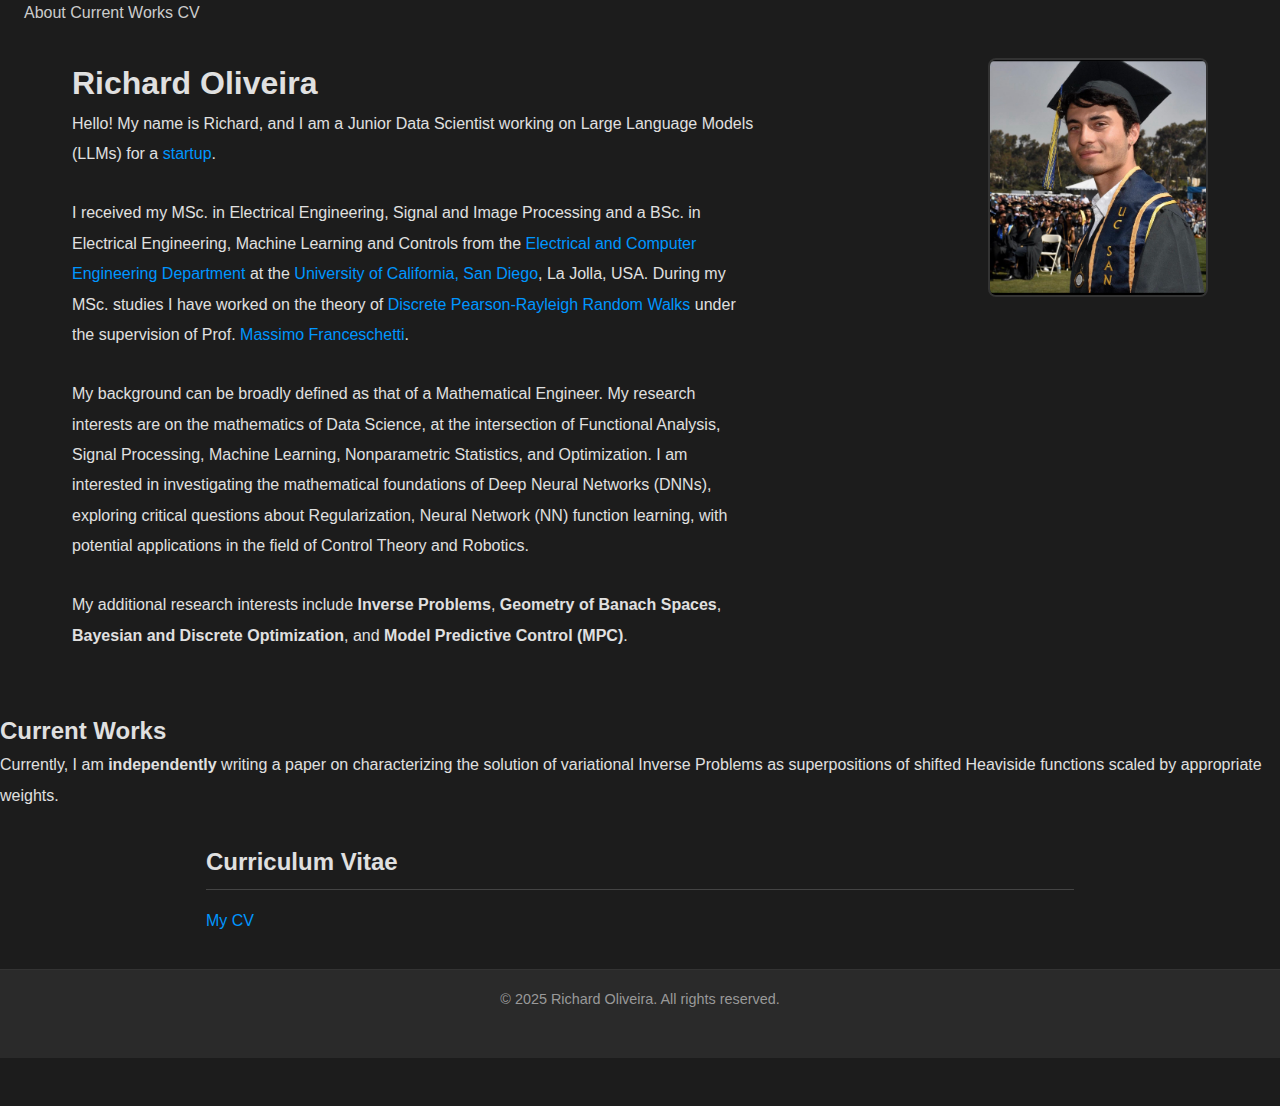
==== index.html @ dd05c427 "Update index.html" ====
<!DOCTYPE html>
<html lang="en">
<head>
  <meta charset="UTF-8" />
  <meta name="viewport" content="width=device-width, initial-scale=1.0"/>
  <title>Richard Oliveira</title>
  <link rel="stylesheet" href="styles.css" />
  <link rel="preconnect" href="https://fonts.googleapis.com" />
  <link rel="preconnect" href="https://fonts.gstatic.com" crossorigin />
  <link 
    href="https://fonts.googleapis.com/css2?family=Inter:wght@300;400;700&display=swap" 
    rel="stylesheet"
  >
</head>
<body>
  <!-- Progress Bar -->
  <div class="progress-bar" id="progressBar"></div>

  <!-- Navigation Bar -->
  <nav class="navbar">
    <div class="navbar-right">
      <ul class="nav-links">
        <a href="#about" class="nav-link">About</a>
        <a href="#current-works" class="nav-link">Current Works</a>
        <a href="#cv" class="nav-link">CV</a>
      </ul>
    </div>
  </nav>

  <!-- Header Section -->
  <header class="header-section" id="about">
    <div class="header-content">
      <div class="text-content">
        <h1 class="main-title">Richard Oliveira</h1>
        <p class="intro-paragraph">
          Hello! My name is Richard, and I am a Junior Data Scientist working on Large Language Models (LLMs) for a <a href='https://onikron.com/'>startup</a>.
        </p>
        <p class="intro-paragraph">
          I received my MSc. in Electrical Engineering, Signal and Image Processing and a BSc. in Electrical Engineering, Machine Learning and Controls 
          from the <a href="https://www.ece.ucsd.edu/">Electrical and Computer Engineering Department</a> at the <a href="https://ucsd.edu/">University of California, San Diego</a>, La Jolla, USA.
          During my MSc. studies I have worked on the theory of <a href="https://www.researchgate.net/publication/383819910_On_the_general_problem_of_the_Pearson-Rayleigh_Random_Walk">Discrete Pearson-Rayleigh Random Walks</a> under the
          supervision of Prof. <a href="https://web.eng.ucsd.edu/~massimo/Home.html">Massimo Franceschetti</a>.
        </p>
        <p class="intro-paragraph">
          My background can be broadly defined as that of a Mathematical Engineer. 
          My research interests are on the mathematics of Data Science,
          at the intersection of Functional Analysis, Signal Processing, Machine Learning, Nonparametric Statistics, and Optimization. 
          I am interested in investigating the mathematical foundations of Deep Neural Networks (DNNs), exploring 
          critical questions about Regularization, Neural Network (NN) function learning, with potential applications in the field of Control Theory and Robotics.
        </p>
        <p class="intro-paragraph">
          My additional research interests include <strong>Inverse Problems</strong>, <strong>Geometry of Banach Spaces</strong>,
          <strong>Bayesian and Discrete Optimization</strong>, and <strong>Model Predictive Control (MPC)</strong>.
        </p>
      </div>

      <!-- Profile Image -->
      <div class="image-content">
        <img src="prof_image.jpg" alt="My Profile Photo" class="profile-photo">
      </div>
    </div>
  </header>

  <!-- Current Works Section -->
  <section id="current-works" class="current-works-section">
    <h2>Current Works</h2>
    <p>
      Currently, I am <strong>independently</strong> writing a paper on characterizing the solution of variational Inverse Problems
      as superpositions of shifted Heaviside functions scaled by appropriate weights. 
    </p>
  </section>

  <!-- CV Section -->
  <section id="cv" class="cv-section">
    <h2>Curriculum Vitae</h2>
    <p>
      <a href="Richard Oliveira_CV_2025_Updated.pdf">My CV</a>
    </p>
  </section>

  <!-- Footer -->
  <footer class="footer">
    <p>&copy; 2025 Richard Oliveira. All rights reserved.</p>
  </footer>

  <!-- JavaScript for Progress Bar -->
  <script>
    window.onscroll = function() {
      const progressBar = document.getElementById("progressBar");
      const scrollTop = document.documentElement.scrollTop || document.body.scrollTop;
      const scrollHeight = document.documentElement.scrollHeight - document.documentElement.clientHeight;
      const scrolled = (scrollTop / scrollHeight) * 100;
      progressBar.style.width = scrolled + "%";
    };
  </script>
</body>
</html>
---- styles.css ----
/* GLOBAL STYLES */

.intro-paragraph, p {
    margin-bottom: 1.8rem; /* Adjusts space between paragraphs */
    line-height: 1.9; /* Improves readability */
}
* {
    margin: 0;
    padding: 0;
    box-sizing: border-box;
  }
  
  body {
    background-color: #1c1c1c;
    color: #e0e0e0;
    font-family: 'Roboto', sans-serif;
    line-height: 1.6;
    padding-bottom: 3rem; /* So footer has some breathing room */
  }
  
  a {
    color: #0096ff; /* Link color */
    text-decoration: none;
  }
  a:hover {
    text-decoration: underline;
  }
  
  h1, h2, h3 {
    font-weight: 700;
  }
  
  ul {
    list-style-type: disc;
    padding-left: 1.5rem;
  }
  
  /* NAVIGATION BAR */

.nav-links a {
    position: relative;
    color: #ccc;
    text-decoration: none;
    padding: 0.5rem 0;
    transition: color 0.3s ease-in-out;
}

.nav-links a:hover,
.nav-links a.active-link {
    color: #0096ff; /* Blue text on hover/active */
}

.nav-links a::after {
    content: "";
    position: absolute;
    bottom: 0;
    left: 0;
    width: 100%;
    height: 2px;
    background-color: #0096ff; /* Blue underline */
    transform: scaleX(0); /* Initially hidden */
    transition: transform 0.3s ease-in-out;
}

.nav-links a.active-link::after,
.nav-links a:hover::after {
    transform: scaleX(1); /* Underline expands on hover/active */
}


 html {
    scroll-behavior: smooth;
    }
  
  /* HEADER / INTRO SECTION */
  .header-section {
    max-width: 1200px; /* Ensures enough width for both text and image */
    margin: 0 auto; /* Center content */
    padding: 2rem;
   }

   .header-content {
    display: flex; /* Makes text and image sit side-by-side */
    justify-content: space-between; /* Ensures proper spacing */
    align-items: flex-start; /* Aligns content to the top */
    gap: 2rem; /* Provides space between text and image */
   }

.text-content {
    flex: 1; /* Allows text to take the remaining space */
    max-width: 60%; /* Prevents it from stretching too far */
}

.image-content {
    flex-shrink: 0;
    width: 400px; /* Adjust width to match the image */
    display: flex;
    justify-content: flex-end;/* Pushes the image to the right */
}

.profile-photo {
    width: 100%;
    max-width: 400px; /* Keeps the image from being too large */
    border-radius: 10px;
    border: 3px solid #444;
}
  
  /* MAIN CONTENT LAYOUT */
  .main-content {
    display: flex;
    flex-wrap: wrap;
    gap: 2rem;
    max-width: 900px;
    margin: 2rem auto;
    padding: 0 1rem;
  }
  
  .left-column {
    flex: 1 1 55%;
    min-width: 280px;
    max-width: 600px;
  }
  
  .right-column {
    flex: 1 1 35%;
    min-width: 250px;
    display: flex;
    flex-direction: column;
    align-items: center;
  }
  
  .profile-photo {
    width: 220px;
    height: auto;
    border-radius: 8px;
    margin-bottom: 1rem;
    object-fit: cover;
    border: 2px solid #333;
  }
  
  /* CONTACT INFO */
  .contact-info {
    text-align: center;
    font-size: 0.95rem;
    color: #bbb;
  }
  
  /* PUBLICATIONS SECTION */
  .publications-section {
    max-width: 900px;
    margin: 2rem auto;
    padding: 0 1rem;
  }
  
  .publications-section h2 {
    margin-bottom: 1.5rem;
    font-size: 1.5rem;
    border-bottom: 1px solid #444;
    padding-bottom: 0.5rem;
  }
  
  .publication-card {
    display: flex;
    gap: 1rem;
    background-color: #2a2a2a;
    padding: 1rem;
    border-radius: 8px;
    margin-bottom: 1.5rem;
    align-items: center;
  }
  
  .pub-img-container img {
    width: 80px;
    height: auto;
    display: block;
    border: 1px solid #444;
    border-radius: 4px;
  }
  
  .pub-details {
    flex: 1;
  }
  
  .pub-details h3 {
    margin-bottom: 0.5rem;
    font-size: 1.1rem;
    color: #fff;
  }
  
  .pub-details p {
    font-size: 0.95rem;
    margin-bottom: 0.5rem;
  }
  
  .pub-links {
    display: flex;
    gap: 0.5rem;
  }
  
  /* Publication Buttons */
  .pub-btn {
    color: #000;
    background-color: #ffd700;
    padding: 0.3rem 0.75rem;
    border-radius: 4px;
    font-weight: 500;
    text-decoration: none;
  }
  .pub-btn:hover {
    background-color: #e6c300;
  }
  
  /* CV SECTION */
  .cv-section {
    max-width: 900px;
    margin: 2rem auto;
    padding: 0 1rem;
  }
  .cv-section h2 {
    margin-bottom: 1rem;
    font-size: 1.5rem;
    border-bottom: 1px solid #444;
    padding-bottom: 0.5rem;
  }
  
  /* FOOTER */
  .footer {
    text-align: center;
    padding: 1rem 0;
    color: #999;
    font-size: 0.9rem;
    position: relative;
    border-top: 1px solid #333;
    background-color: #2a2a2a;
    margin-top: 2rem;
  }

/* SECTION */
section, header {
    scroll-margin-top: 80px; /* Adjust based on your navbar height */
}
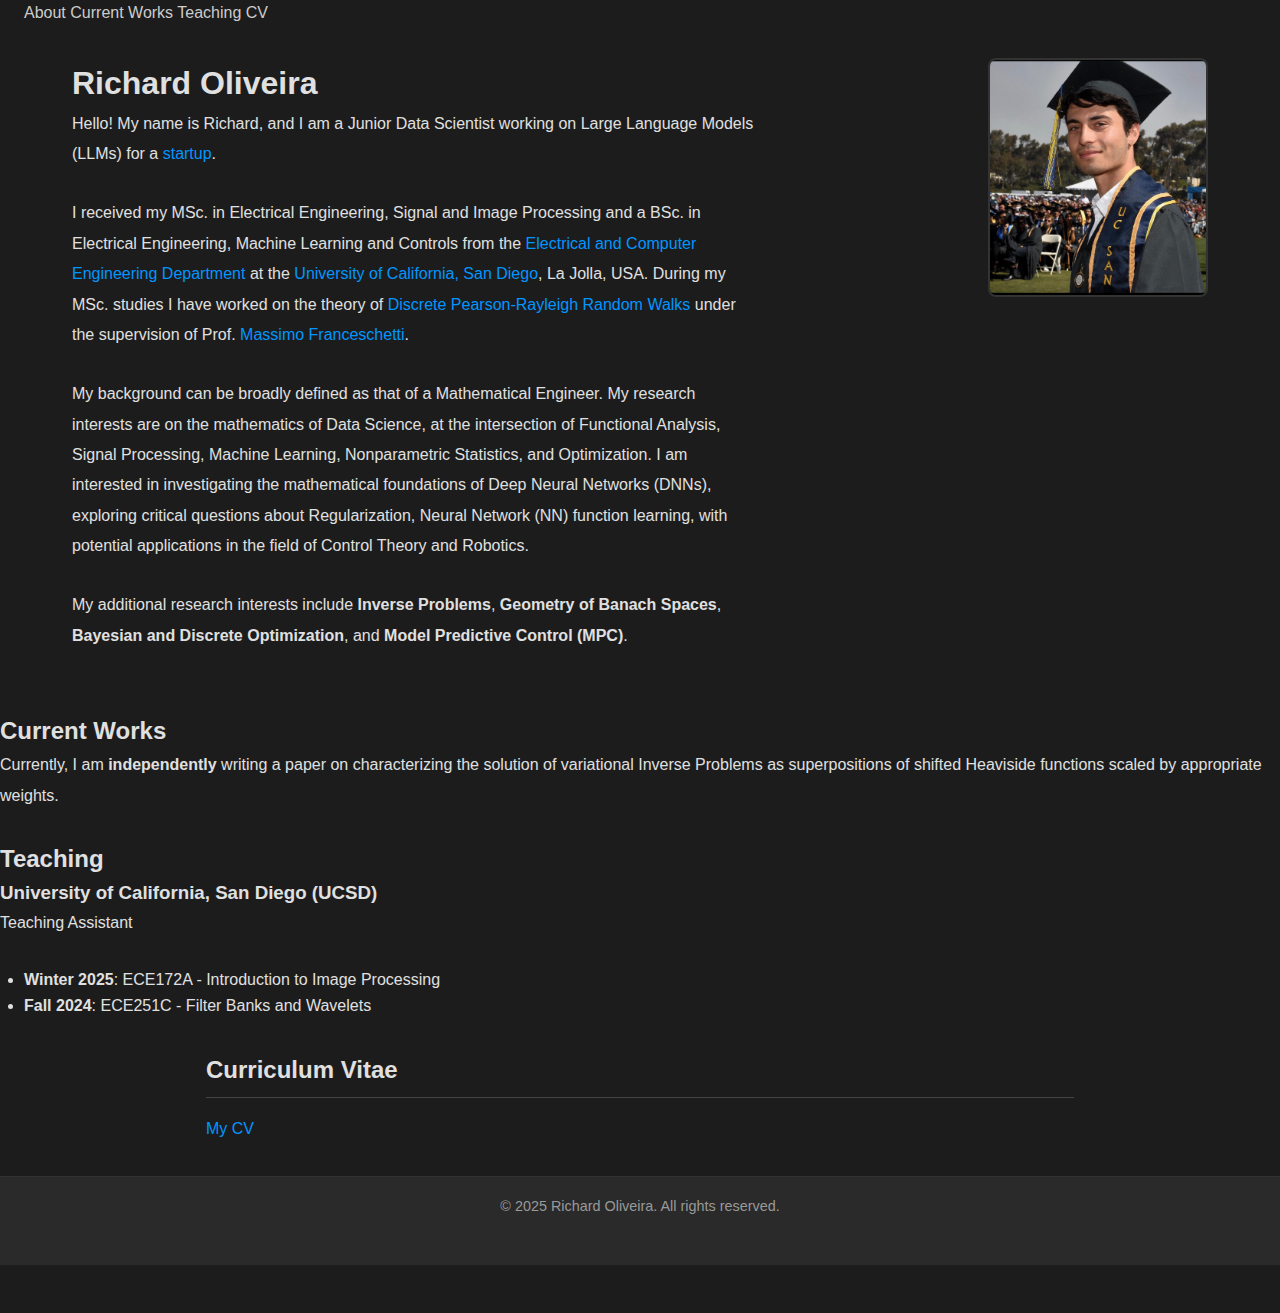
==== commit 5c570f4d: "Update index.html" ====
--- a/index.html
+++ b/index.html
@@ -22,6 +22,7 @@
       <ul class="nav-links">
         <a href="#about" class="nav-link">About</a>
         <a href="#current-works" class="nav-link">Current Works</a>
+        <a href="#teaching" class="nav-link">Teaching</a>
         <a href="#cv" class="nav-link">CV</a>
       </ul>
     </div>
@@ -66,8 +67,21 @@
     <h2>Current Works</h2>
     <p>
       Currently, I am <strong>independently</strong> writing a paper on characterizing the solution of variational Inverse Problems
-      as superpositions of shifted Heaviside functions scaled by appropriate weights. 
+      as superpositions of shifted Heaviside functions scaled by appropriate weights.
     </p>
+  </section>
+
+  <!-- Teaching Section -->
+  <section id="teaching" class="teaching-section">
+    <h2>Teaching</h2>
+    <div class="teaching-entry">
+      <h3>University of California, San Diego (UCSD)</h3>
+      <p class="teaching-role">Teaching Assistant</p>
+      <ul class="teaching-courses">
+        <li><strong>Winter 2025</strong>: ECE172A - Introduction to Image Processing</li>
+        <li><strong>Fall 2024</strong>: ECE251C - Filter Banks and Wavelets</li>
+      </ul>
+    </div>
   </section>
 
   <!-- CV Section -->
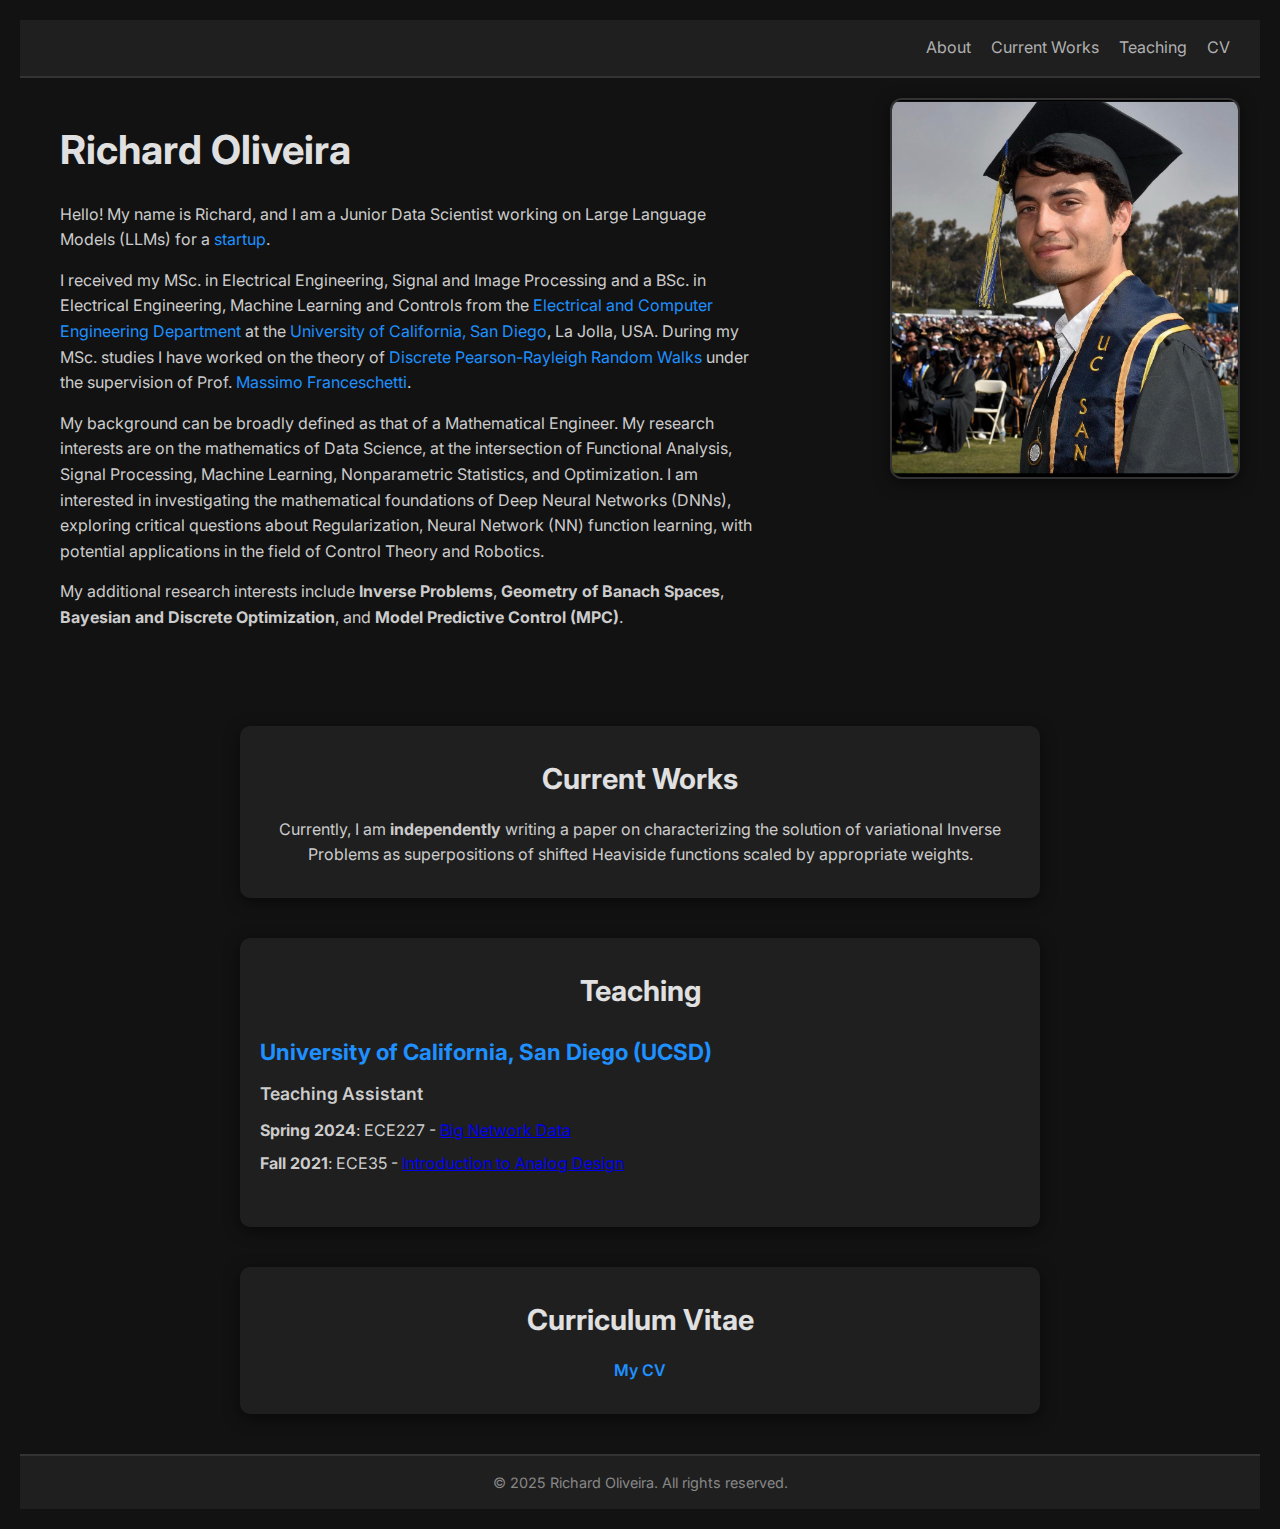
==== commit d4d08129: "Update index.html" ====
--- a/index.html
+++ b/index.html
@@ -78,8 +78,8 @@
       <h3>University of California, San Diego (UCSD)</h3>
       <p class="teaching-role">Teaching Assistant</p>
       <ul class="teaching-courses">
-        <li><strong>Winter 2025</strong>: ECE172A - Introduction to Image Processing</li>
-        <li><strong>Fall 2024</strong>: ECE251C - Filter Banks and Wavelets</li>
+        <li><strong>Spring 2024</strong>: ECE227 - <a href="https://catalog.ucsd.edu/courses/ECE.html">Big Network Data</a></li> 
+        <li><strong>Fall 2021</strong>: ECE35 - <a href="https://catalog.ucsd.edu/courses/ECE.html">Introduction to Analog Design</a></li>
       </ul>
     </div>
   </section>
--- a/styles.css
+++ b/styles.css
@@ -1,241 +1,228 @@
 /* GLOBAL STYLES */
-
-.intro-paragraph, p {
-    margin-bottom: 1.8rem; /* Adjusts space between paragraphs */
-    line-height: 1.9; /* Improves readability */
-}
 * {
-    margin: 0;
-    padding: 0;
-    box-sizing: border-box;
+  margin: 0;
+  padding: 0;
+  box-sizing: border-box;
+}
+
+body {
+  background-color: #121212;
+  color: #e0e0e0;
+  font-family: 'Inter', sans-serif;
+  line-height: 1.6;
+  padding: 20px;
+}
+
+/* Progress Bar */
+.progress-bar {
+  position: fixed;
+  top: 0;
+  left: 0;
+  height: 4px;
+  background-color: #1e90ff;
+  width: 0%;
+  z-index: 1000;
+  transition: width 0.2s ease;
+}
+
+/* NAVIGATION BAR */
+.navbar {
+  background-color: #1f1f1f;
+  padding: 15px 30px;
+  display: flex;
+  justify-content: flex-end;
+  align-items: center;
+  border-bottom: 2px solid #333;
+}
+
+.nav-links {
+  list-style: none;
+  display: flex;
+  gap: 20px;
+}
+
+.nav-links a {
+  color: #b0b0b0;
+  text-decoration: none;
+  font-weight: 400;
+  transition: color 0.3s ease;
+}
+
+.nav-links a:hover {
+  color: #1e90ff;
+}
+
+/* HEADER SECTION */
+.header-section {
+  display: flex;
+  align-items: flex-start;
+  justify-content: space-between;
+  padding: 40px 20px;
+  max-width: 1200px;
+  margin: 0 auto;
+  position: relative;
+}
+
+.text-content {
+  max-width: 60%;
+}
+
+.text-content h1 {
+  font-size: 2.5rem;
+  margin-bottom: 20px;
+}
+
+.text-content p {
+  font-size: 1rem;
+  margin-bottom: 15px;
+  color: #cccccc;
+}
+
+.text-content a {
+  color: #1e90ff;
+  text-decoration: none;
+}
+
+.text-content a:hover {
+  text-decoration: underline;
+}
+
+.image-content {
+  position: absolute;
+  top: 0;
+  right: 0;
+  width: 35%;
+  display: flex;
+  justify-content: flex-end;
+  align-items: flex-start;
+  margin-top: 20px;
+}
+
+.profile-photo {
+  width: 100%;
+  max-width: 350px;
+  height: auto;
+  border-radius: 12px;
+  border: 2px solid #333;
+  box-shadow: 0 4px 15px rgba(0, 0, 0, 0.5);
+}
+
+/* CURRENT WORKS SECTION */
+.current-works-section {
+  background-color: #1f1f1f;
+  padding: 30px 20px;
+  margin: 40px auto;
+  max-width: 800px;
+  text-align: center;
+  border-radius: 10px;
+  box-shadow: 0 4px 15px rgba(0, 0, 0, 0.5);
+}
+
+.current-works-section h2 {
+  font-size: 1.8rem;
+  margin-bottom: 15px;
+}
+
+.current-works-section p {
+  font-size: 1rem;
+  color: #cccccc;
+}
+
+/* TEACHING SECTION */
+.teaching-section {
+  background-color: #1f1f1f;
+  padding: 30px 20px;
+  margin: 40px auto;
+  max-width: 800px;
+  text-align: center;
+  border-radius: 10px;
+  box-shadow: 0 4px 15px rgba(0, 0, 0, 0.5);
+}
+
+.teaching-section h2 {
+  font-size: 1.8rem;
+  margin-bottom: 20px;
+  color: #e0e0e0;
+}
+
+.teaching-entry {
+  text-align: left;
+  margin-bottom: 20px;
+}
+
+.teaching-entry h3 {
+  font-size: 1.4rem;
+  margin-bottom: 10px;
+  color: #1e90ff;
+}
+
+.teaching-role {
+  font-size: 1.1rem;
+  font-weight: 600;
+  margin-bottom: 10px;
+  color: #cccccc;
+}
+
+.teaching-courses {
+  list-style-type: none;
+  padding-left: 0;
+}
+
+.teaching-courses li {
+  font-size: 1rem;
+  margin-bottom: 8px;
+  color: #cccccc;
+}
+
+/* CV SECTION */
+.cv-section {
+  background-color: #1f1f1f;
+  padding: 30px 20px;
+  margin: 40px auto;
+  max-width: 800px;
+  text-align: center;
+  border-radius: 10px;
+  box-shadow: 0 4px 15px rgba(0, 0, 0, 0.5);
+}
+
+.cv-section h2 {
+  font-size: 1.8rem;
+  margin-bottom: 15px;
+}
+
+.cv-section a {
+  color: #1e90ff;
+  text-decoration: none;
+  font-weight: 600;
+}
+
+.cv-section a:hover {
+  text-decoration: underline;
+}
+
+/* FOOTER */
+.footer {
+  background-color: #1f1f1f;
+  text-align: center;
+  padding: 15px 0;
+  color: #888;
+  font-size: 0.9rem;
+  border-top: 2px solid #333;
+  margin-top: 40px;
+}
+
+/* MEDIA QUERIES */
+@media (max-width: 768px) {
+  .header-section {
+    flex-direction: column;
+    text-align: center;
   }
-  
-  body {
-    background-color: #1c1c1c;
-    color: #e0e0e0;
-    font-family: 'Roboto', sans-serif;
-    line-height: 1.6;
-    padding-bottom: 3rem; /* So footer has some breathing room */
+
+  .text-content, .image-content {
+    max-width: 100%;
   }
-  
-  a {
-    color: #0096ff; /* Link color */
-    text-decoration: none;
+
+  .profile-photo {
+    margin-top: 20px;
   }
-  a:hover {
-    text-decoration: underline;
-  }
-  
-  h1, h2, h3 {
-    font-weight: 700;
-  }
-  
-  ul {
-    list-style-type: disc;
-    padding-left: 1.5rem;
-  }
-  
-  /* NAVIGATION BAR */
-
-.nav-links a {
-    position: relative;
-    color: #ccc;
-    text-decoration: none;
-    padding: 0.5rem 0;
-    transition: color 0.3s ease-in-out;
-}
-
-.nav-links a:hover,
-.nav-links a.active-link {
-    color: #0096ff; /* Blue text on hover/active */
-}
-
-.nav-links a::after {
-    content: "";
-    position: absolute;
-    bottom: 0;
-    left: 0;
-    width: 100%;
-    height: 2px;
-    background-color: #0096ff; /* Blue underline */
-    transform: scaleX(0); /* Initially hidden */
-    transition: transform 0.3s ease-in-out;
-}
-
-.nav-links a.active-link::after,
-.nav-links a:hover::after {
-    transform: scaleX(1); /* Underline expands on hover/active */
-}
-
-
- html {
-    scroll-behavior: smooth;
-    }
-  
-  /* HEADER / INTRO SECTION */
-  .header-section {
-    max-width: 1200px; /* Ensures enough width for both text and image */
-    margin: 0 auto; /* Center content */
-    padding: 2rem;
-   }
-
-   .header-content {
-    display: flex; /* Makes text and image sit side-by-side */
-    justify-content: space-between; /* Ensures proper spacing */
-    align-items: flex-start; /* Aligns content to the top */
-    gap: 2rem; /* Provides space between text and image */
-   }
-
-.text-content {
-    flex: 1; /* Allows text to take the remaining space */
-    max-width: 60%; /* Prevents it from stretching too far */
-}
-
-.image-content {
-    flex-shrink: 0;
-    width: 400px; /* Adjust width to match the image */
-    display: flex;
-    justify-content: flex-end;/* Pushes the image to the right */
-}
-
-.profile-photo {
-    width: 100%;
-    max-width: 400px; /* Keeps the image from being too large */
-    border-radius: 10px;
-    border: 3px solid #444;
-}
-  
-  /* MAIN CONTENT LAYOUT */
-  .main-content {
-    display: flex;
-    flex-wrap: wrap;
-    gap: 2rem;
-    max-width: 900px;
-    margin: 2rem auto;
-    padding: 0 1rem;
-  }
-  
-  .left-column {
-    flex: 1 1 55%;
-    min-width: 280px;
-    max-width: 600px;
-  }
-  
-  .right-column {
-    flex: 1 1 35%;
-    min-width: 250px;
-    display: flex;
-    flex-direction: column;
-    align-items: center;
-  }
-  
-  .profile-photo {
-    width: 220px;
-    height: auto;
-    border-radius: 8px;
-    margin-bottom: 1rem;
-    object-fit: cover;
-    border: 2px solid #333;
-  }
-  
-  /* CONTACT INFO */
-  .contact-info {
-    text-align: center;
-    font-size: 0.95rem;
-    color: #bbb;
-  }
-  
-  /* PUBLICATIONS SECTION */
-  .publications-section {
-    max-width: 900px;
-    margin: 2rem auto;
-    padding: 0 1rem;
-  }
-  
-  .publications-section h2 {
-    margin-bottom: 1.5rem;
-    font-size: 1.5rem;
-    border-bottom: 1px solid #444;
-    padding-bottom: 0.5rem;
-  }
-  
-  .publication-card {
-    display: flex;
-    gap: 1rem;
-    background-color: #2a2a2a;
-    padding: 1rem;
-    border-radius: 8px;
-    margin-bottom: 1.5rem;
-    align-items: center;
-  }
-  
-  .pub-img-container img {
-    width: 80px;
-    height: auto;
-    display: block;
-    border: 1px solid #444;
-    border-radius: 4px;
-  }
-  
-  .pub-details {
-    flex: 1;
-  }
-  
-  .pub-details h3 {
-    margin-bottom: 0.5rem;
-    font-size: 1.1rem;
-    color: #fff;
-  }
-  
-  .pub-details p {
-    font-size: 0.95rem;
-    margin-bottom: 0.5rem;
-  }
-  
-  .pub-links {
-    display: flex;
-    gap: 0.5rem;
-  }
-  
-  /* Publication Buttons */
-  .pub-btn {
-    color: #000;
-    background-color: #ffd700;
-    padding: 0.3rem 0.75rem;
-    border-radius: 4px;
-    font-weight: 500;
-    text-decoration: none;
-  }
-  .pub-btn:hover {
-    background-color: #e6c300;
-  }
-  
-  /* CV SECTION */
-  .cv-section {
-    max-width: 900px;
-    margin: 2rem auto;
-    padding: 0 1rem;
-  }
-  .cv-section h2 {
-    margin-bottom: 1rem;
-    font-size: 1.5rem;
-    border-bottom: 1px solid #444;
-    padding-bottom: 0.5rem;
-  }
-  
-  /* FOOTER */
-  .footer {
-    text-align: center;
-    padding: 1rem 0;
-    color: #999;
-    font-size: 0.9rem;
-    position: relative;
-    border-top: 1px solid #333;
-    background-color: #2a2a2a;
-    margin-top: 2rem;
-  }
-
-/* SECTION */
-section, header {
-    scroll-margin-top: 80px; /* Adjust based on your navbar height */
-}
+}
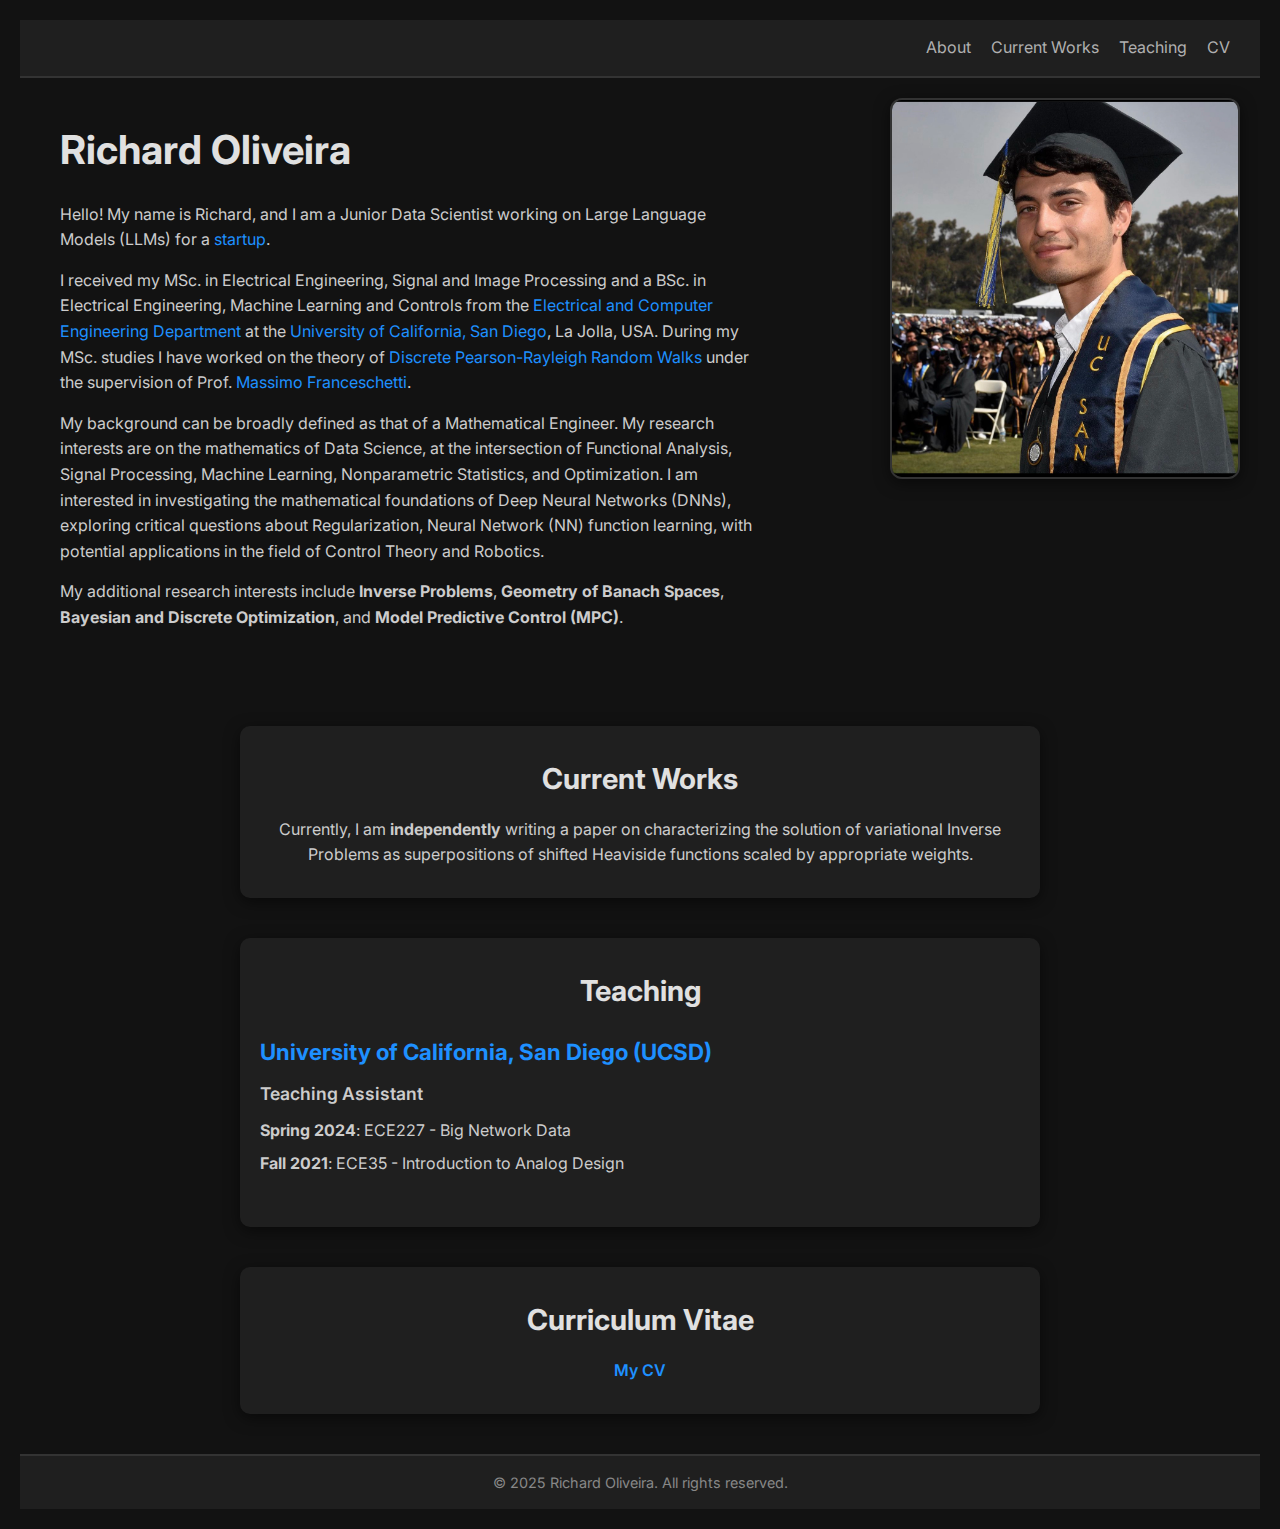
==== commit 74301305: "Update index.html" ====
--- a/index.html
+++ b/index.html
@@ -78,8 +78,8 @@
       <h3>University of California, San Diego (UCSD)</h3>
       <p class="teaching-role">Teaching Assistant</p>
       <ul class="teaching-courses">
-        <li><strong>Spring 2024</strong>: ECE227 - <a href="https://catalog.ucsd.edu/courses/ECE.html">Big Network Data</a></li> 
-        <li><strong>Fall 2021</strong>: ECE35 - <a href="https://catalog.ucsd.edu/courses/ECE.html">Introduction to Analog Design</a></li>
+        <li><strong>Spring 2024</strong>: ECE227 - Big Network Data</li> 
+        <li><strong>Fall 2021</strong>: ECE35 - Introduction to Analog Design</li>
       </ul>
     </div>
   </section>
--- a/styles.css
+++ b/styles.css
@@ -174,6 +174,16 @@
   color: #cccccc;
 }
 
+/* TEACHING SECTION LINKS */
+.teaching-courses a {
+  color: #1e90ff; /* Blue color for links */
+  text-decoration: none; /* Remove underline */
+}
+
+.teaching-courses a:hover {
+  text-decoration: underline; /* Add underline on hover */
+}
+
 /* CV SECTION */
 .cv-section {
   background-color: #1f1f1f;
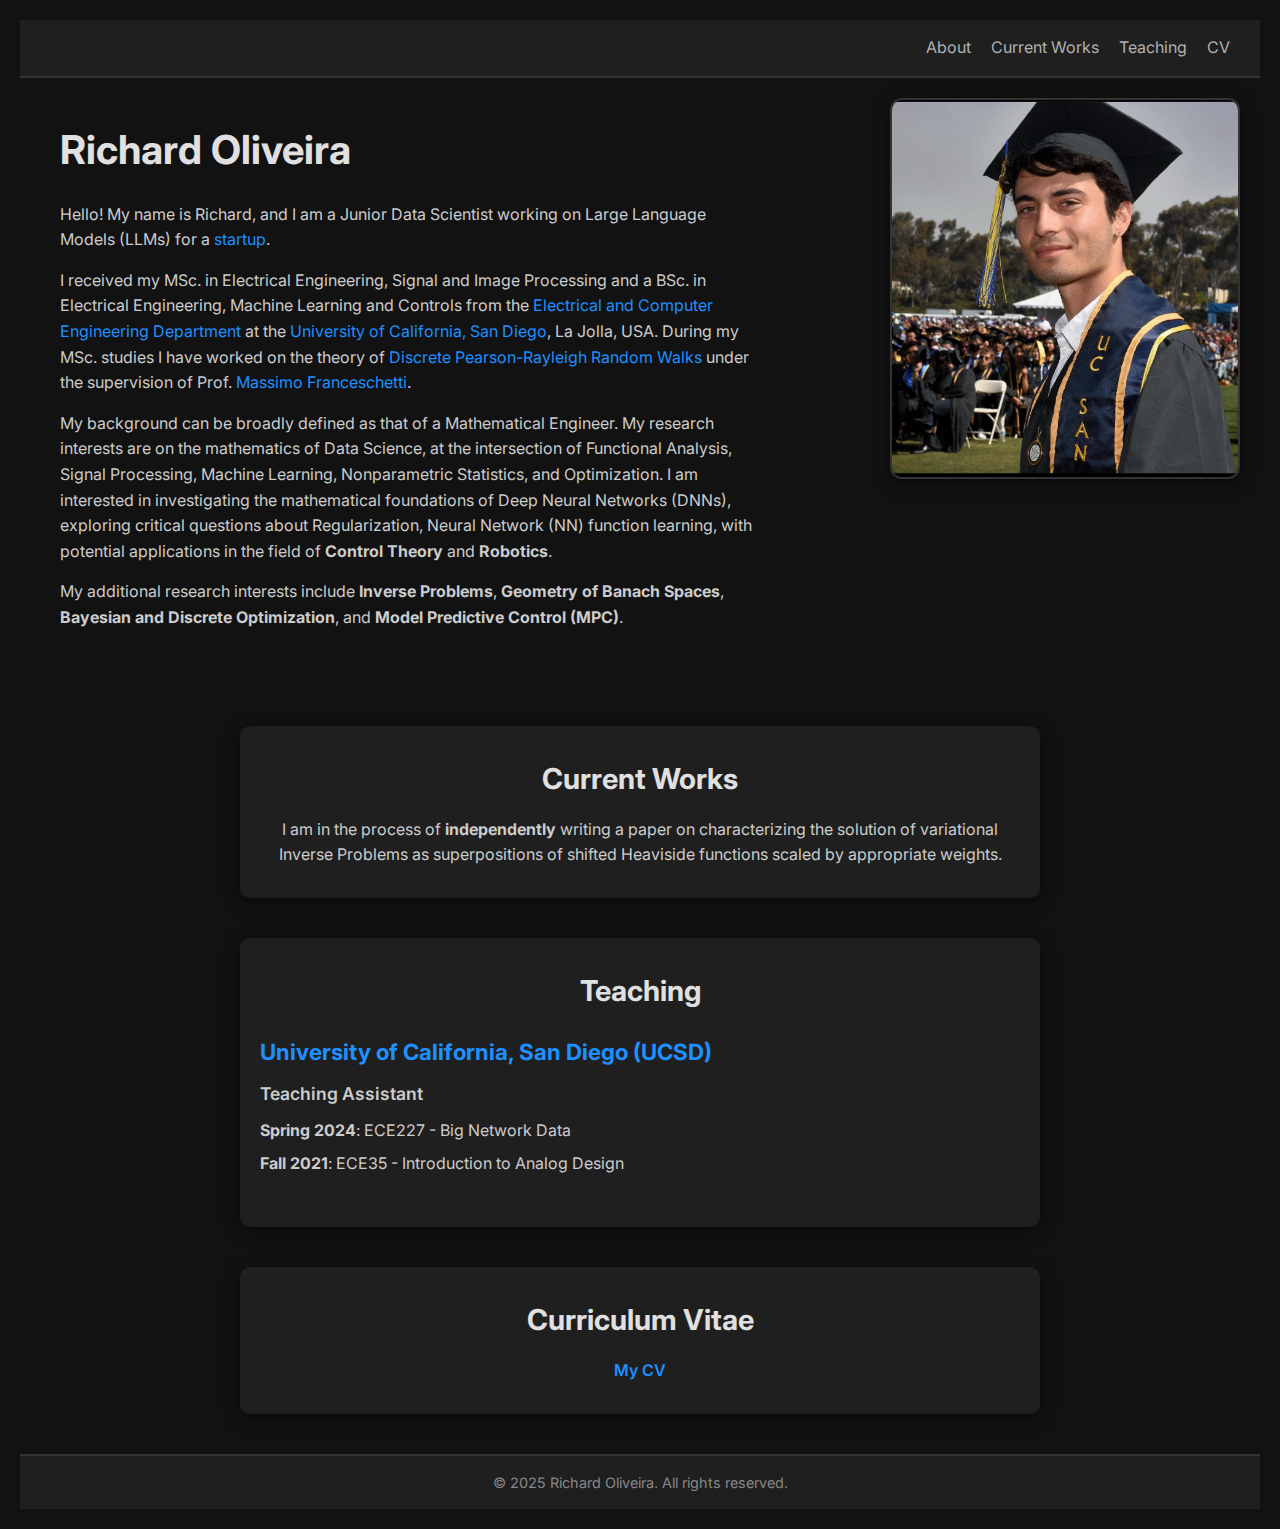
==== commit 569b36d3: "Update index.html" ====
--- a/index.html
+++ b/index.html
@@ -47,7 +47,7 @@
           My research interests are on the mathematics of Data Science,
           at the intersection of Functional Analysis, Signal Processing, Machine Learning, Nonparametric Statistics, and Optimization. 
           I am interested in investigating the mathematical foundations of Deep Neural Networks (DNNs), exploring 
-          critical questions about Regularization, Neural Network (NN) function learning, with potential applications in the field of Control Theory and Robotics.
+          critical questions about Regularization, Neural Network (NN) function learning, with potential applications in the field of <strong>Control Theory</strong> and <strong>Robotics</strong>.
         </p>
         <p class="intro-paragraph">
           My additional research interests include <strong>Inverse Problems</strong>, <strong>Geometry of Banach Spaces</strong>,
@@ -66,7 +66,7 @@
   <section id="current-works" class="current-works-section">
     <h2>Current Works</h2>
     <p>
-      Currently, I am <strong>independently</strong> writing a paper on characterizing the solution of variational Inverse Problems
+      I am in the process of <strong>independently</strong> writing a paper on characterizing the solution of variational Inverse Problems
       as superpositions of shifted Heaviside functions scaled by appropriate weights.
     </p>
   </section>
@@ -97,8 +97,24 @@
     <p>&copy; 2025 Richard Oliveira. All rights reserved.</p>
   </footer>
 
-  <!-- JavaScript for Progress Bar -->
+  <!-- JavaScript for Smooth Scrolling and Progress Bar -->
   <script>
+    // Smooth scrolling for navigation links
+    document.querySelectorAll('.nav-links a').forEach(anchor => {
+      anchor.addEventListener('click', function(e) {
+        e.preventDefault(); // Prevent default jump behavior
+        const targetId = this.getAttribute('href').substring(1); // Get the target section ID
+        const targetSection = document.getElementById(targetId); // Find the target section
+        if (targetSection) {
+          targetSection.scrollIntoView({
+            behavior: 'smooth', // Smooth scroll
+            block: 'start' // Align to the top of the section
+          });
+        }
+      });
+    });
+
+    // Progress Bar
     window.onscroll = function() {
       const progressBar = document.getElementById("progressBar");
       const scrollTop = document.documentElement.scrollTop || document.body.scrollTop;
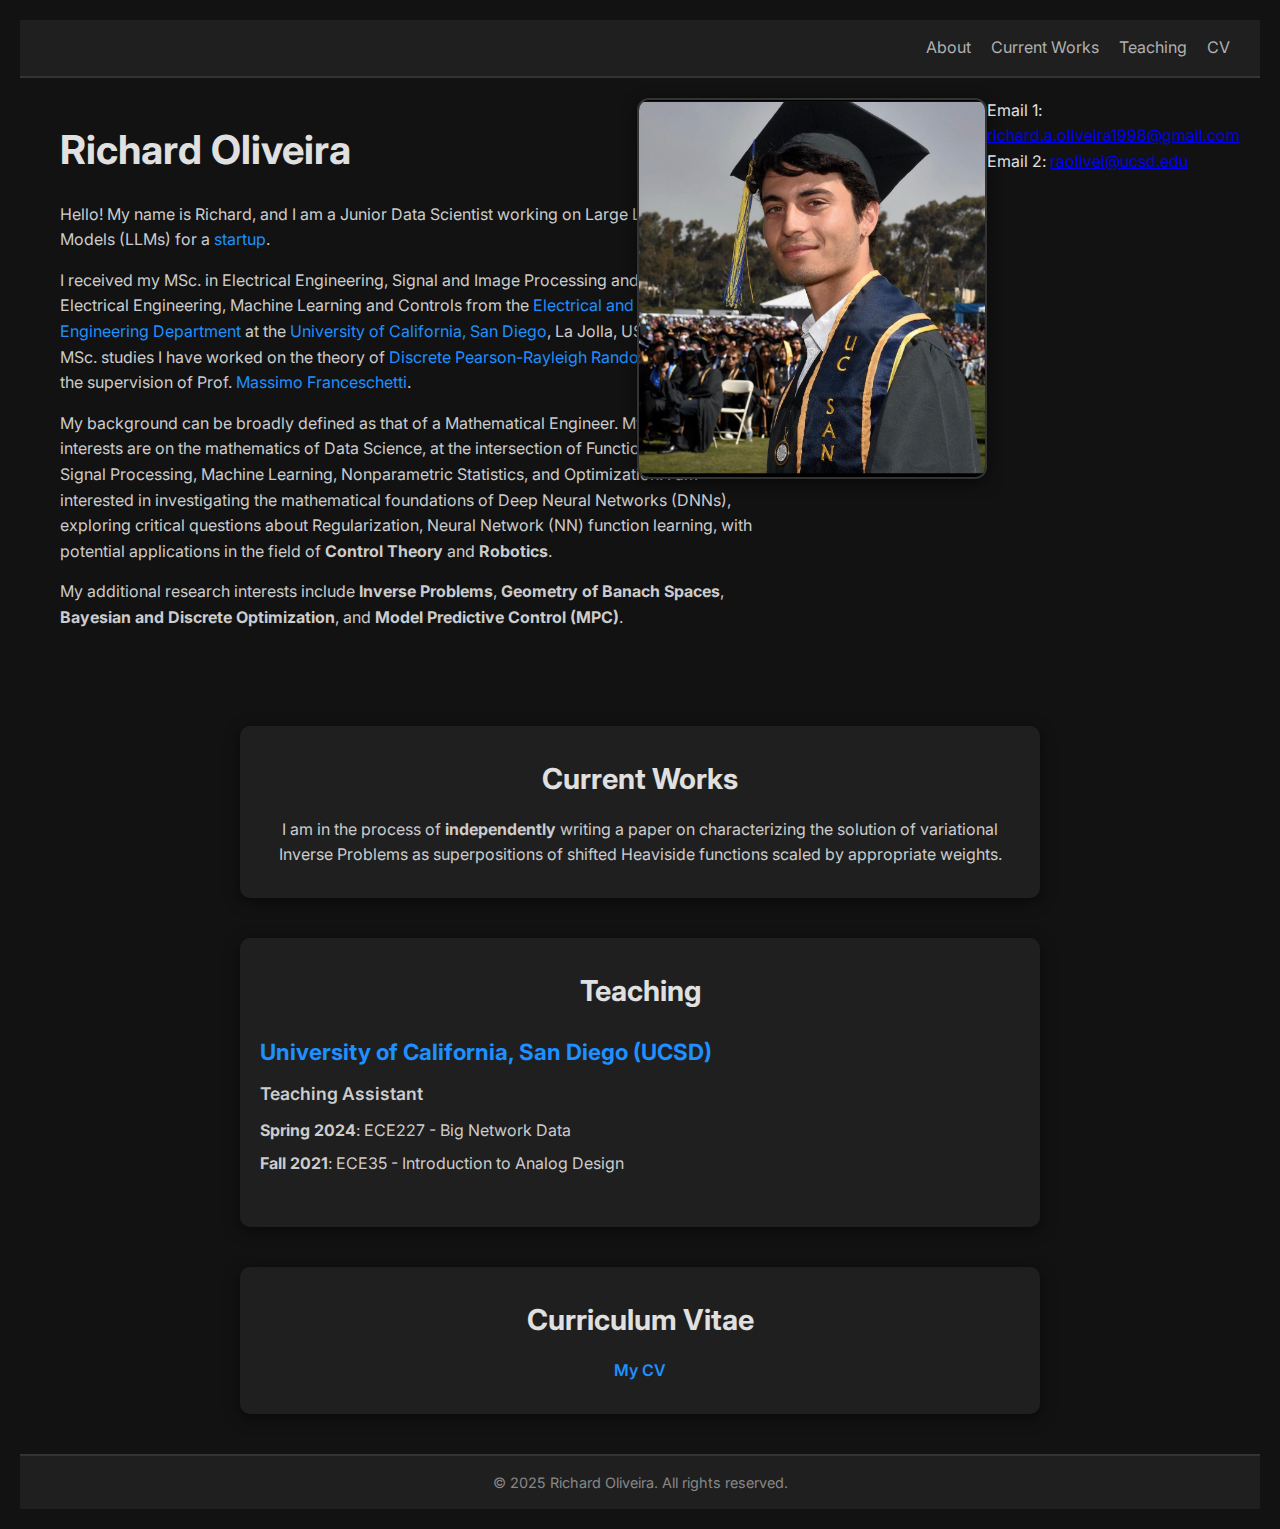
==== commit db6fb258: "Update index.html" ====
--- a/index.html
+++ b/index.html
@@ -55,9 +55,13 @@
         </p>
       </div>
 
-      <!-- Profile Image -->
+      <!-- Profile Image and Emails -->
       <div class="image-content">
         <img src="prof_image.jpg" alt="My Profile Photo" class="profile-photo">
+        <div class="email-container">
+          <p class="email">Email 1: <a href="mailto:richard.a.oliveira1998@gmail.com">richard.a.oliveira1998@gmail.com</a></p>
+          <p class="email">Email 2: <a href="mailto:raolivei@ucsd.edu">raolivei@ucsd.edu</a></p>
+        </div>
       </div>
     </div>
   </header>
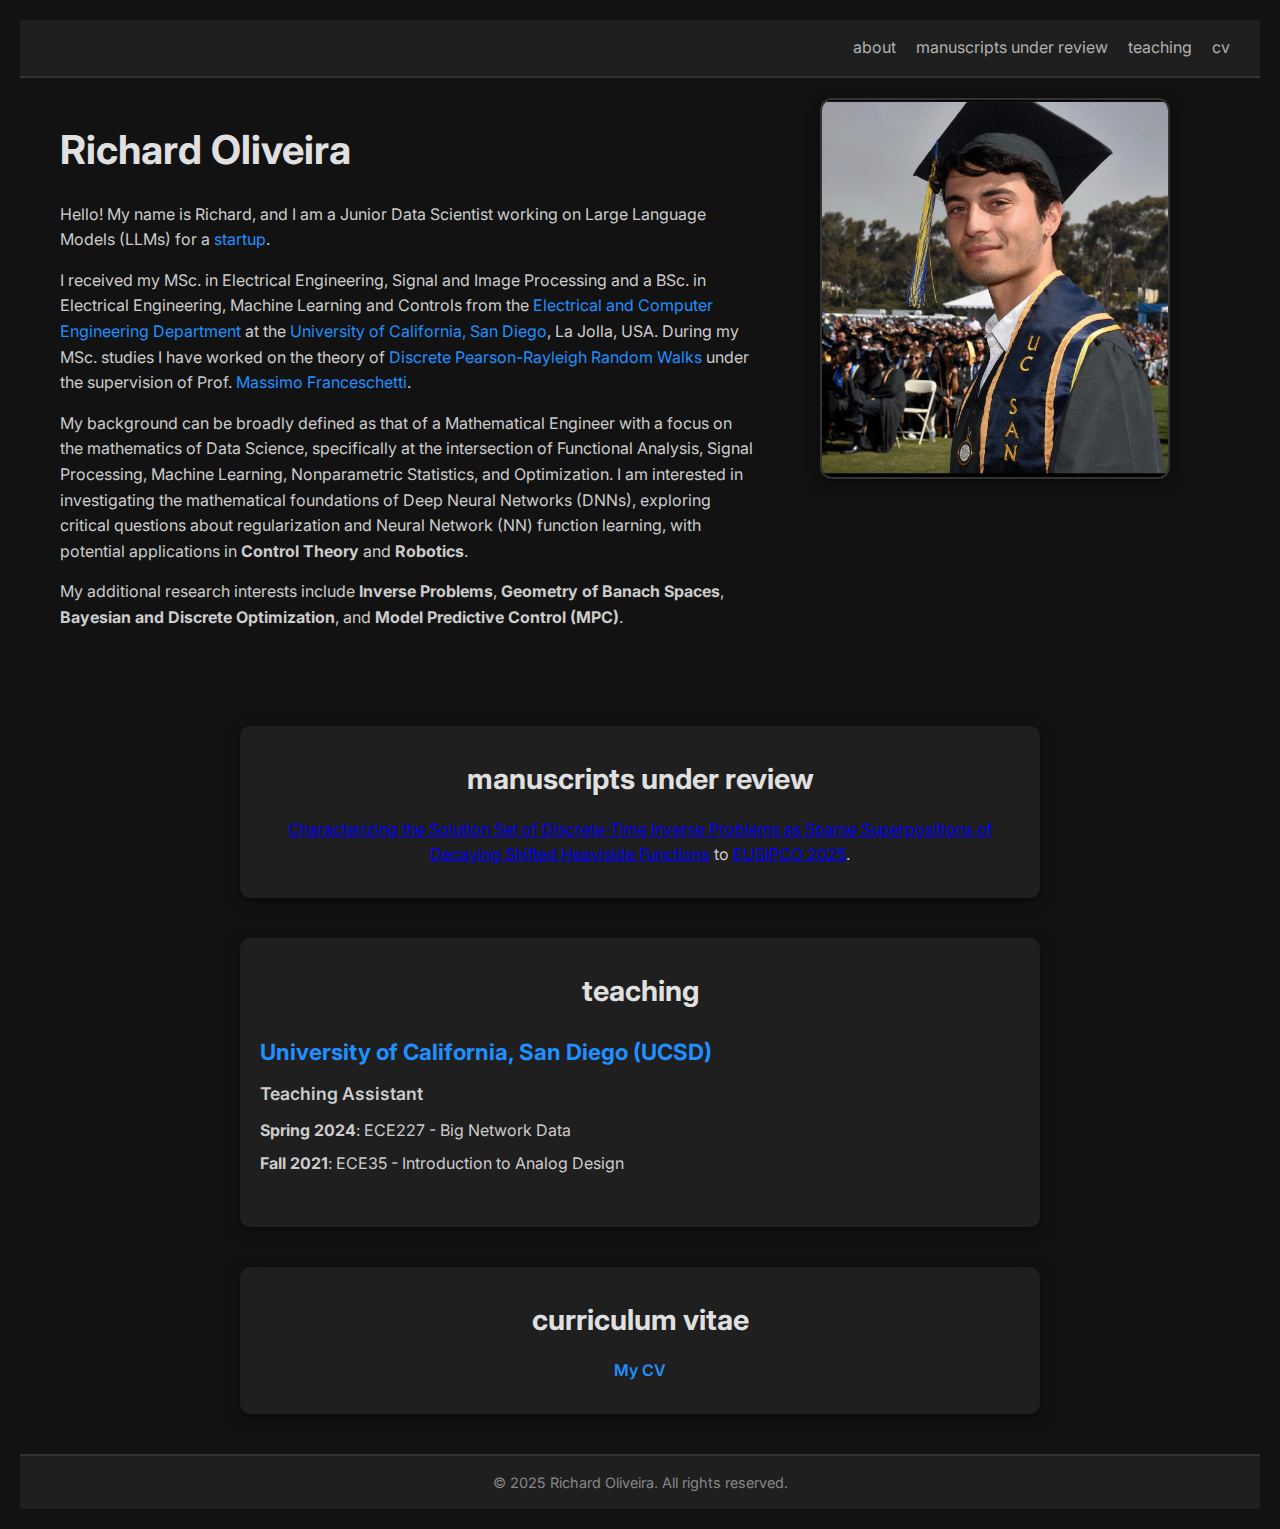
==== commit 82cc25b9: "Update index.html" ====
--- a/index.html
+++ b/index.html
@@ -20,10 +20,10 @@
   <nav class="navbar">
     <div class="navbar-right">
       <ul class="nav-links">
-        <a href="#about" class="nav-link">About</a>
-        <a href="#current-works" class="nav-link">Current Works</a>
-        <a href="#teaching" class="nav-link">Teaching</a>
-        <a href="#cv" class="nav-link">CV</a>
+        <a href="#about" class="nav-link">about</a>
+        <a href="#current-works" class="nav-link">manuscripts under review</a>
+        <a href="#teaching" class="nav-link">teaching</a>
+        <a href="#cv" class="nav-link">cv</a>
       </ul>
     </div>
   </nav>
@@ -43,11 +43,11 @@
           supervision of Prof. <a href="https://web.eng.ucsd.edu/~massimo/Home.html">Massimo Franceschetti</a>.
         </p>
         <p class="intro-paragraph">
-          My background can be broadly defined as that of a Mathematical Engineer. 
-          My research interests are on the mathematics of Data Science,
-          at the intersection of Functional Analysis, Signal Processing, Machine Learning, Nonparametric Statistics, and Optimization. 
-          I am interested in investigating the mathematical foundations of Deep Neural Networks (DNNs), exploring 
-          critical questions about Regularization, Neural Network (NN) function learning, with potential applications in the field of <strong>Control Theory</strong> and <strong>Robotics</strong>.
+          My background can be broadly defined as that of a Mathematical Engineer with a focus on the mathematics of Data Science, specifically at the 
+          intersection of Functional Analysis, Signal Processing, Machine Learning, Nonparametric Statistics, 
+          and Optimization. I am interested in investigating the mathematical foundations of Deep Neural Networks (DNNs), 
+          exploring critical questions about regularization and Neural Network (NN) function learning, with potential applications 
+          in <strong>Control Theory</strong> and <strong>Robotics</strong>.
         </p>
         <p class="intro-paragraph">
           My additional research interests include <strong>Inverse Problems</strong>, <strong>Geometry of Banach Spaces</strong>,
@@ -55,29 +55,24 @@
         </p>
       </div>
 
-      <!-- Profile Image and Emails -->
+      <!-- Profile Image -->
       <div class="image-content">
         <img src="prof_image.jpg" alt="My Profile Photo" class="profile-photo">
-        <div class="email-container">
-          <p class="email">Email 1: <a href="mailto:richard.a.oliveira1998@gmail.com">richard.a.oliveira1998@gmail.com</a></p>
-          <p class="email">Email 2: <a href="mailto:raolivei@ucsd.edu">raolivei@ucsd.edu</a></p>
-        </div>
       </div>
     </div>
   </header>
 
   <!-- Current Works Section -->
   <section id="current-works" class="current-works-section">
-    <h2>Current Works</h2>
+    <h2>manuscripts under review</h2>
     <p>
-      I am in the process of <strong>independently</strong> writing a paper on characterizing the solution of variational Inverse Problems
-      as superpositions of shifted Heaviside functions scaled by appropriate weights.
+      <a href="eusipco_conf_paper_dt_inv_probs_2025.pdf">Characterizing the Solution Set of Discrete-Time Inverse Problems as Sparse Superpositions of Decaying Shifted Heaviside Functions</a> to <a href="https://eusipco2025.org/">EUSIPCO 2025</a>.
     </p>
   </section>
 
   <!-- Teaching Section -->
   <section id="teaching" class="teaching-section">
-    <h2>Teaching</h2>
+    <h2>teaching</h2>
     <div class="teaching-entry">
       <h3>University of California, San Diego (UCSD)</h3>
       <p class="teaching-role">Teaching Assistant</p>
@@ -90,7 +85,7 @@
 
   <!-- CV Section -->
   <section id="cv" class="cv-section">
-    <h2>Curriculum Vitae</h2>
+    <h2>curriculum vitae</h2>
     <p>
       <a href="Richard Oliveira_CV_2025_Updated.pdf">My CV</a>
     </p>
--- a/styles.css
+++ b/styles.css
@@ -93,8 +93,8 @@
   right: 0;
   width: 35%;
   display: flex;
-  justify-content: flex-end;
-  align-items: flex-start;
+  flex-direction: column; /* Stack image and emails vertically */
+  align-items: flex-start; /* Align items to the left */
   margin-top: 20px;
 }
 
@@ -107,6 +107,27 @@
   box-shadow: 0 4px 15px rgba(0, 0, 0, 0.5);
 }
 
+/* Email Container */
+.email-container {
+  margin-top: 20px; /* Space between image and emails */
+  text-align: left; /* Align text to the left */
+}
+
+.email {
+  font-size: 1rem;
+  color: #cccccc;
+  margin-bottom: 10px; /* Space between emails */
+}
+
+.email a {
+  color: #1e90ff; /* Blue color for email links */
+  text-decoration: none;
+}
+
+.email a:hover {
+  text-decoration: underline; /* Underline on hover */
+}
+
 /* CURRENT WORKS SECTION */
 .current-works-section {
   background-color: #1f1f1f;
@@ -235,4 +256,8 @@
   .profile-photo {
     margin-top: 20px;
   }
-}
+
+  .email-container {
+    text-align: center; /* Center-align emails on smaller screens */
+  }
+}
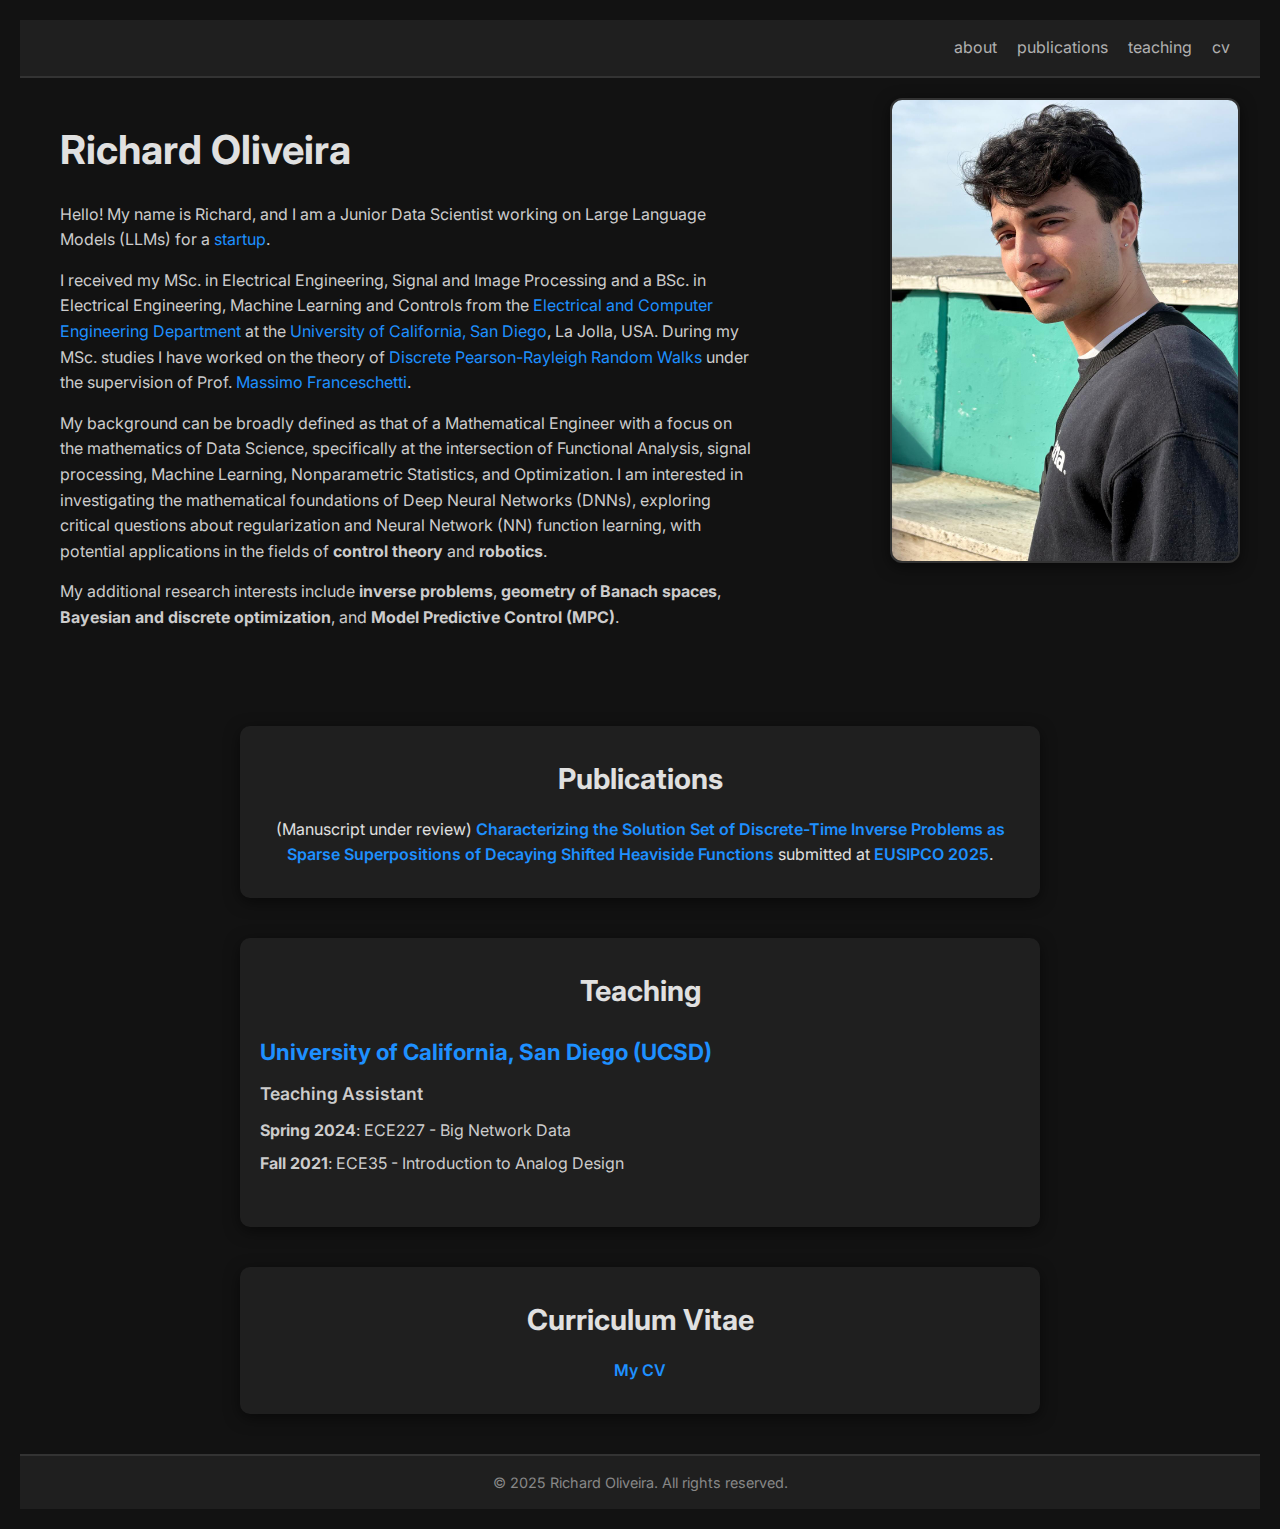
==== commit 39211feb: "Update index.html" ====
--- a/index.html
+++ b/index.html
@@ -21,7 +21,7 @@
     <div class="navbar-right">
       <ul class="nav-links">
         <a href="#about" class="nav-link">about</a>
-        <a href="#current-works" class="nav-link">manuscripts under review</a>
+        <a href="#current-works" class="nav-link">publications</a>
         <a href="#teaching" class="nav-link">teaching</a>
         <a href="#cv" class="nav-link">cv</a>
       </ul>
@@ -44,14 +44,14 @@
         </p>
         <p class="intro-paragraph">
           My background can be broadly defined as that of a Mathematical Engineer with a focus on the mathematics of Data Science, specifically at the 
-          intersection of Functional Analysis, Signal Processing, Machine Learning, Nonparametric Statistics, 
+          intersection of Functional Analysis, signal processing, Machine Learning, Nonparametric Statistics, 
           and Optimization. I am interested in investigating the mathematical foundations of Deep Neural Networks (DNNs), 
           exploring critical questions about regularization and Neural Network (NN) function learning, with potential applications 
-          in <strong>Control Theory</strong> and <strong>Robotics</strong>.
+          in the fields of <strong>control theory</strong> and <strong>robotics</strong>.
         </p>
         <p class="intro-paragraph">
-          My additional research interests include <strong>Inverse Problems</strong>, <strong>Geometry of Banach Spaces</strong>,
-          <strong>Bayesian and Discrete Optimization</strong>, and <strong>Model Predictive Control (MPC)</strong>.
+          My additional research interests include <strong>inverse problems</strong>, <strong>geometry of Banach spaces</strong>,
+          <strong>Bayesian and discrete optimization</strong>, and <strong>Model Predictive Control (MPC)</strong>.
         </p>
       </div>
 
@@ -64,15 +64,15 @@
 
   <!-- Current Works Section -->
   <section id="current-works" class="current-works-section">
-    <h2>manuscripts under review</h2>
+    <h2>Publications</h2>
     <p>
-      <a href="eusipco_conf_paper_dt_inv_probs_2025.pdf">Characterizing the Solution Set of Discrete-Time Inverse Problems as Sparse Superpositions of Decaying Shifted Heaviside Functions</a> to <a href="https://eusipco2025.org/">EUSIPCO 2025</a>.
+     (Manuscript under review) <a href="eusipco_conf_paper_dt_inv_probs_2025.pdf">Characterizing the Solution Set of Discrete-Time Inverse Problems as Sparse Superpositions of Decaying Shifted Heaviside Functions</a> submitted at <a href="https://eusipco2025.org/">EUSIPCO 2025</a>.
     </p>
   </section>
 
   <!-- Teaching Section -->
   <section id="teaching" class="teaching-section">
-    <h2>teaching</h2>
+    <h2>Teaching</h2>
     <div class="teaching-entry">
       <h3>University of California, San Diego (UCSD)</h3>
       <p class="teaching-role">Teaching Assistant</p>
@@ -85,9 +85,9 @@
 
   <!-- CV Section -->
   <section id="cv" class="cv-section">
-    <h2>curriculum vitae</h2>
+    <h2>Curriculum Vitae</h2>
     <p>
-      <a href="Richard Oliveira_CV_2025_Updated.pdf">My CV</a>
+      <a href="Richard Oliveira_CV_2025_.pdf">My CV</a>
     </p>
   </section>
 
--- a/styles.css
+++ b/styles.css
@@ -93,8 +93,8 @@
   right: 0;
   width: 35%;
   display: flex;
-  flex-direction: column; /* Stack image and emails vertically */
-  align-items: flex-start; /* Align items to the left */
+  justify-content: flex-end;
+  align-items: flex-start;
   margin-top: 20px;
 }
 
@@ -107,27 +107,6 @@
   box-shadow: 0 4px 15px rgba(0, 0, 0, 0.5);
 }
 
-/* Email Container */
-.email-container {
-  margin-top: 20px; /* Space between image and emails */
-  text-align: left; /* Align text to the left */
-}
-
-.email {
-  font-size: 1rem;
-  color: #cccccc;
-  margin-bottom: 10px; /* Space between emails */
-}
-
-.email a {
-  color: #1e90ff; /* Blue color for email links */
-  text-decoration: none;
-}
-
-.email a:hover {
-  text-decoration: underline; /* Underline on hover */
-}
-
 /* CURRENT WORKS SECTION */
 .current-works-section {
   background-color: #1f1f1f;
@@ -144,9 +123,14 @@
   margin-bottom: 15px;
 }
 
-.current-works-section p {
-  font-size: 1rem;
-  color: #cccccc;
+.current-works-section a {
+  color: #1e90ff;
+  text-decoration: none;
+  font-weight: 600;
+}
+
+.current-works-section a:hover {
+  text-decoration: underline;
 }
 
 /* TEACHING SECTION */
@@ -256,8 +240,4 @@
   .profile-photo {
     margin-top: 20px;
   }
-
-  .email-container {
-    text-align: center; /* Center-align emails on smaller screens */
-  }
-}
+}
